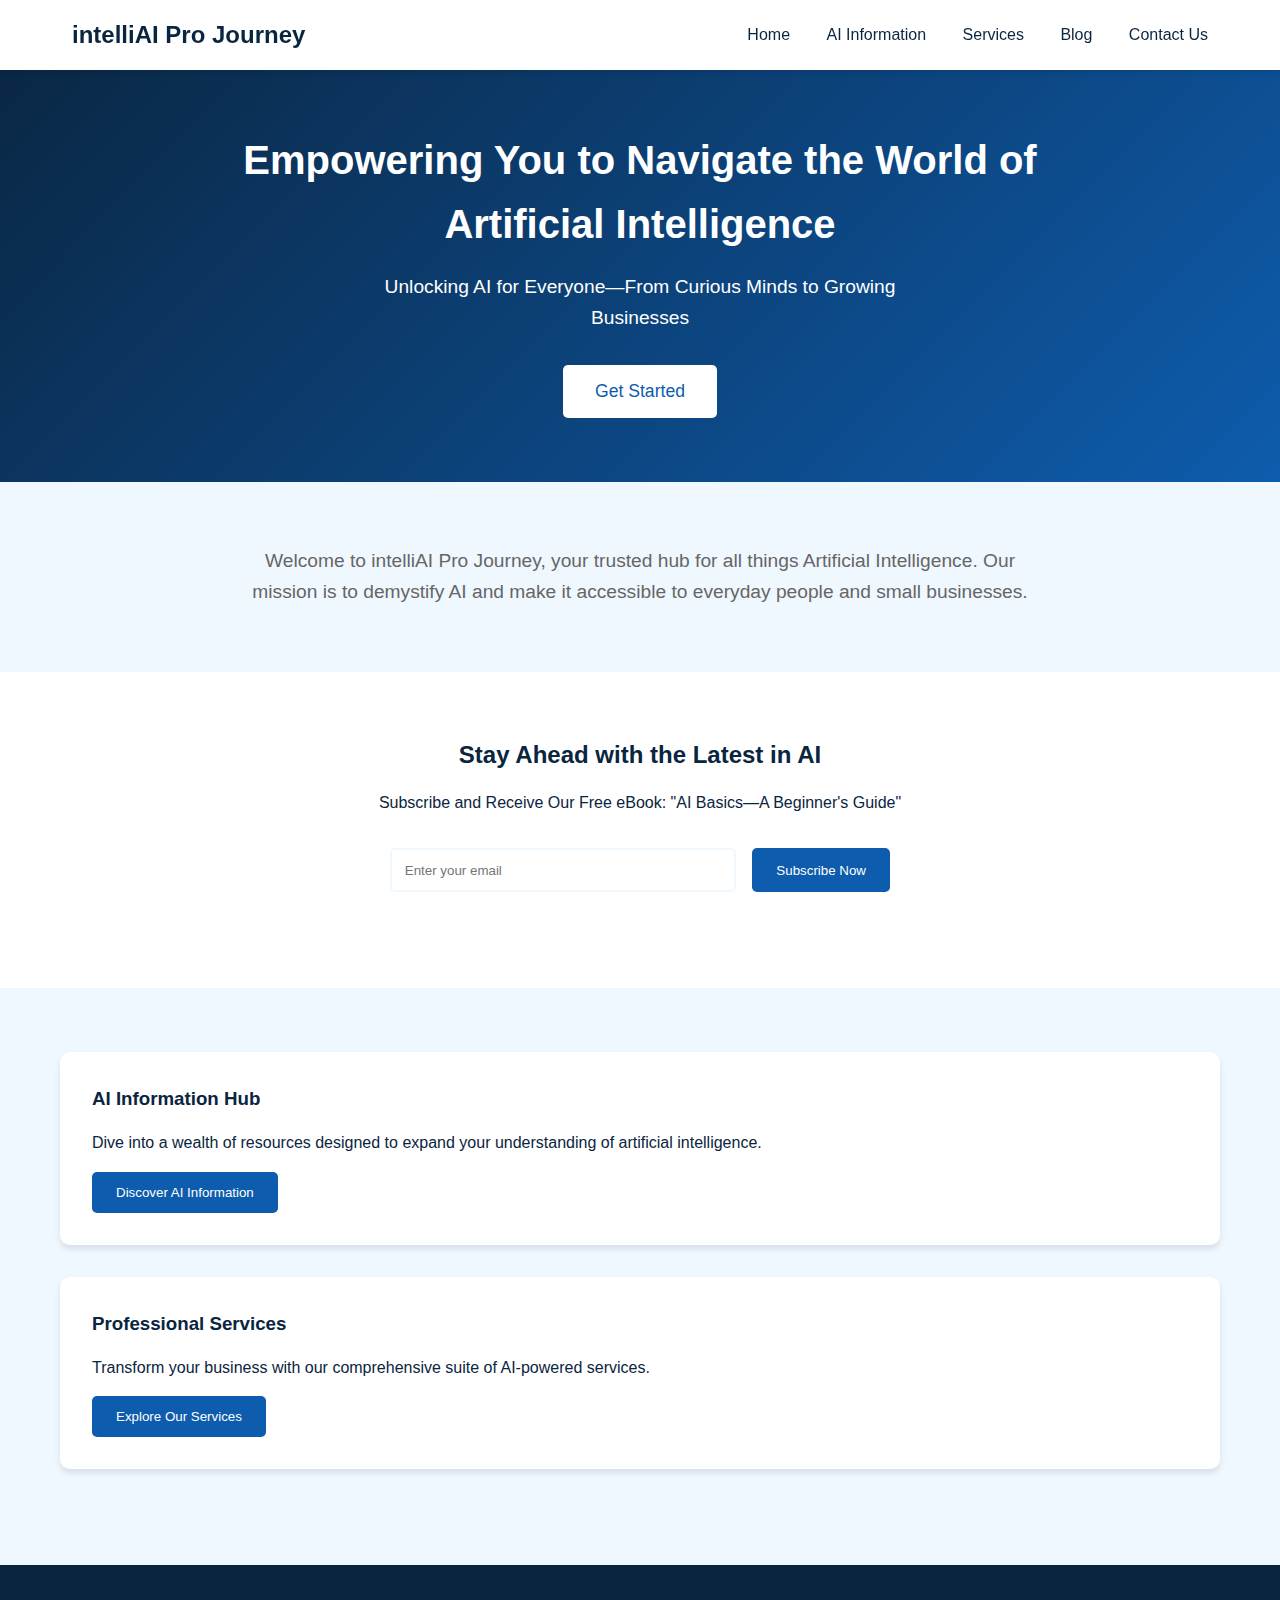
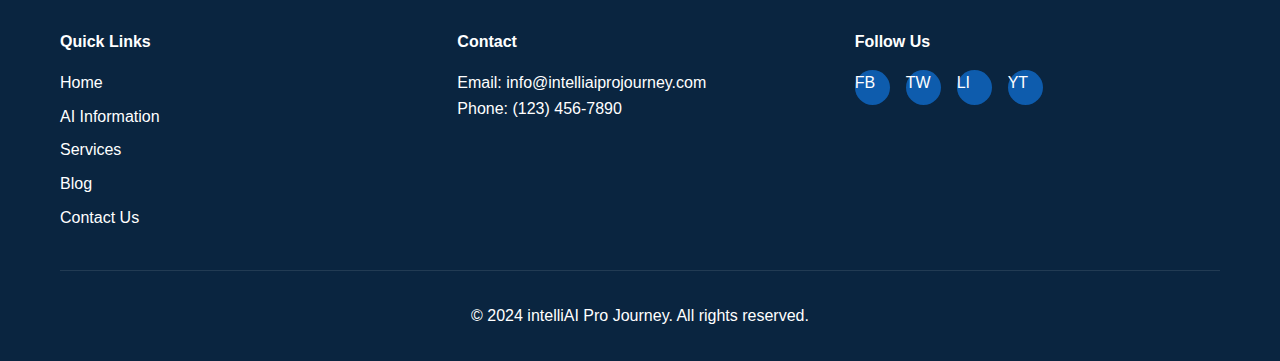
==== index.html @ 07e23f36 "Add files via upload" ====
<!DOCTYPE html>
<html lang="en">
<head>
    <meta charset="UTF-8">
    <meta name="viewport" content="width=device-width, initial-scale=1.0">
    <meta name="description" content="intelliAI Pro Journey - Your trusted hub for all things Artificial Intelligence. Learn AI, explore services, and stay updated with the latest in AI technology.">
    <title>intelliAI Pro Journey - Empowering Your AI Journey</title>
    <link rel="stylesheet" href="style.css">
</head>
<body>
    <header>
        <nav>
            <div class="logo">intelliAI Pro Journey</div>
            <div class="nav-links">
                <a href="#home" class="active">Home</a>
                <a href="#ai-info">AI Information</a>
                <a href="#services">Services</a>
                <a href="#blog">Blog</a>
                <a href="#contact">Contact Us</a>
            </div>
            <div class="menu-btn">☰</div>
        </nav>
    </header>

    <main>
        <section id="hero">
            <h1>Empowering You to Navigate the World of Artificial Intelligence</h1>
            <p>Unlocking AI for Everyone—From Curious Minds to Growing Businesses</p>
            <button class="cta-button">Get Started</button>
        </section>

        <section id="info">
            <div class="container">
                <p class="welcome-text">Welcome to intelliAI Pro Journey, your trusted hub for all things Artificial Intelligence. Our mission is to demystify AI and make it accessible to everyday people and small businesses.</p>
            </div>
        </section>

        <section id="newsletter">
            <div class="container">
                <h2>Stay Ahead with the Latest in AI</h2>
                <p>Subscribe and Receive Our Free eBook: "AI Basics—A Beginner's Guide"</p>
                <form id="subscribe-form">
                    <input type="email" placeholder="Enter your email" required>
                    <button type="submit">Subscribe Now</button>
                </form>
            </div>
        </section>

        <section id="paths">
            <div class="container">
                <div class="path-card">
                    <h3>AI Information Hub</h3>
                    <p>Dive into a wealth of resources designed to expand your understanding of artificial intelligence.</p>
                    <button>Discover AI Information</button>
                </div>
                <div class="path-card">
                    <h3>Professional Services</h3>
                    <p>Transform your business with our comprehensive suite of AI-powered services.</p>
                    <button>Explore Our Services</button>
                </div>
            </div>
        </section>
    </main>

    <footer>
        <div class="container">
            <div class="footer-content">
                <div class="footer-section">
                    <h4>Quick Links</h4>
                    <a href="#home">Home</a>
                    <a href="#ai-info">AI Information</a>
                    <a href="#services">Services</a>
                    <a href="#blog">Blog</a>
                    <a href="#contact">Contact Us</a>
                </div>
                <div class="footer-section">
                    <h4>Contact</h4>
                    <p>Email: info@intelliaiprojourney.com</p>
                    <p>Phone: (123) 456-7890</p>
                </div>
                <div class="footer-section">
                    <h4>Follow Us</h4>
                    <div class="social-links">
                        <a href="#" class="social-icon">FB</a>
                        <a href="#" class="social-icon">TW</a>
                        <a href="#" class="social-icon">LI</a>
                        <a href="#" class="social-icon">YT</a>
                    </div>
                </div>
            </div>
            <div class="footer-bottom">
                <p>&copy; 2024 intelliAI Pro Journey. All rights reserved.</p>
            </div>
        </div>
    </footer>
    <script src="script.js"></script>
</body>
</html>
---- style.css ----
:root {
    --dark-blue: #0A2540;
    --medium-blue: #0E5CAD;
    --light-blue: #F0F8FF;
    --white: #ffffff;
    --gray: #666666;
}

* {
    margin: 0;
    padding: 0;
    box-sizing: border-box;
}

body {
    font-family: 'Segoe UI', Tahoma, Geneva, Verdana, sans-serif;
    line-height: 1.6;
    color: var(--dark-blue);
}

.container {
    max-width: 1200px;
    margin: 0 auto;
    padding: 0 20px;
}

/* Header */
header {
    background-color: var(--white);
    box-shadow: 0 2px 5px rgba(0,0,0,0.1);
    position: fixed;
    width: 100%;
    top: 0;
    z-index: 1000;
}

nav {
    display: flex;
    justify-content: space-between;
    align-items: center;
    padding: 1rem 2rem;
    max-width: 1200px;
    margin: 0 auto;
}

.logo {
    font-size: 1.5rem;
    font-weight: bold;
    color: var(--dark-blue);
}

.nav-links a {
    color: var(--dark-blue);
    text-decoration: none;
    margin-left: 2rem;
    transition: color 0.3s;
}

.nav-links a:hover {
    color: var(--medium-blue);
}

.menu-btn {
    display: none;
    font-size: 1.5rem;
    cursor: pointer;
}

/* Hero Section */
#hero {
    background: linear-gradient(135deg, var(--dark-blue), var(--medium-blue));
    color: var(--white);
    padding: 8rem 2rem 4rem;
    text-align: center;
}

#hero h1 {
    font-size: 2.5rem;
    margin-bottom: 1rem;
    max-width: 800px;
    margin: 0 auto 1rem;
}

#hero p {
    font-size: 1.2rem;
    margin-bottom: 2rem;
    max-width: 600px;
    margin: 0 auto 2rem;
}

.cta-button {
    background-color: var(--white);
    color: var(--medium-blue);
    padding: 1rem 2rem;
    border: none;
    border-radius: 5px;
    font-size: 1.1rem;
    cursor: pointer;
    transition: transform 0.3s;
}

.cta-button:hover {
    transform: translateY(-2px);
}

/* Info Section */
#info {
    padding: 4rem 2rem;
    background-color: var(--light-blue);
}

.welcome-text {
    text-align: center;
    max-width: 800px;
    margin: 0 auto;
    font-size: 1.2rem;
    color: var(--gray);
}

/* Newsletter Section */
#newsletter {
    padding: 4rem 2rem;
    background-color: var(--white);
    text-align: center;
}

#newsletter h2 {
    margin-bottom: 1rem;
}

#subscribe-form {
    max-width: 500px;
    margin: 2rem auto;
    display: flex;
    gap: 1rem;
}

#subscribe-form input {
    flex: 1;
    padding: 0.8rem;
    border: 2px solid var(--light-blue);
    border-radius: 5px;
}

#subscribe-form button {
    background-color: var(--medium-blue);
    color: var(--white);
    padding: 0.8rem 1.5rem;
    border: none;
    border-radius: 5px;
    cursor: pointer;
}

/* Paths Section */
#paths {
    padding: 4rem 2rem;
    background-color: var(--light-blue);
}

.path-card {
    background-color: var(--white);
    padding: 2rem;
    border-radius: 10px;
    margin-bottom: 2rem;
    box-shadow: 0 4px 6px rgba(0,0,0,0.1);
}

.path-card h3 {
    margin-bottom: 1rem;
    color: var(--dark-blue);
}

.path-card button {
    background-color: var(--medium-blue);
    color: var(--white);
    padding: 0.8rem 1.5rem;
    border: none;
    border-radius: 5px;
    margin-top: 1rem;
    cursor: pointer;
}

/* Footer */
footer {
    background-color: var(--dark-blue);
    color: var(--white);
    padding: 4rem 2rem 2rem;
}

.footer-content {
    display: grid;
    grid-template-columns: repeat(auto-fit, minmax(250px, 1fr));
    gap: 2rem;
    margin-bottom: 2rem;
}

.footer-section h4 {
    margin-bottom: 1rem;
}

.footer-section a {
    color: var(--white);
    text-decoration: none;
    display: block;
    margin-bottom: 0.5rem;
}

.social-links {
    display: flex;
    gap: 1rem;
}

.social-icon {
    width: 35px;
    height: 35px;
    background-color: var(--medium-blue);
    display: flex;
    align-items: center;
    justify-content: center;
    border-radius: 50%;
}

.footer-bottom {
    text-align: center;
    padding-top: 2rem;
    border-top: 1px solid rgba(255,255,255,0.1);
}

/* Responsive Design */
@media (max-width: 768px) {
    .nav-links {
        display: none;
    }

    .menu-btn {
        display: block;
    }

    .nav-links.active {
        display: flex;
        flex-direction: column;
        position: absolute;
        top: 100%;
        left: 0;
        right: 0;
        background-color: var(--white);
        padding: 1rem;
        box-shadow: 0 2px 5px rgba(0,0,0,0.1);
    }

    .nav-links.active a {
        margin: 0.5rem 0;
    }

    #subscribe-form {
        flex-direction: column;
    }

    #hero h1 {
        font-size: 2rem;
    }
}
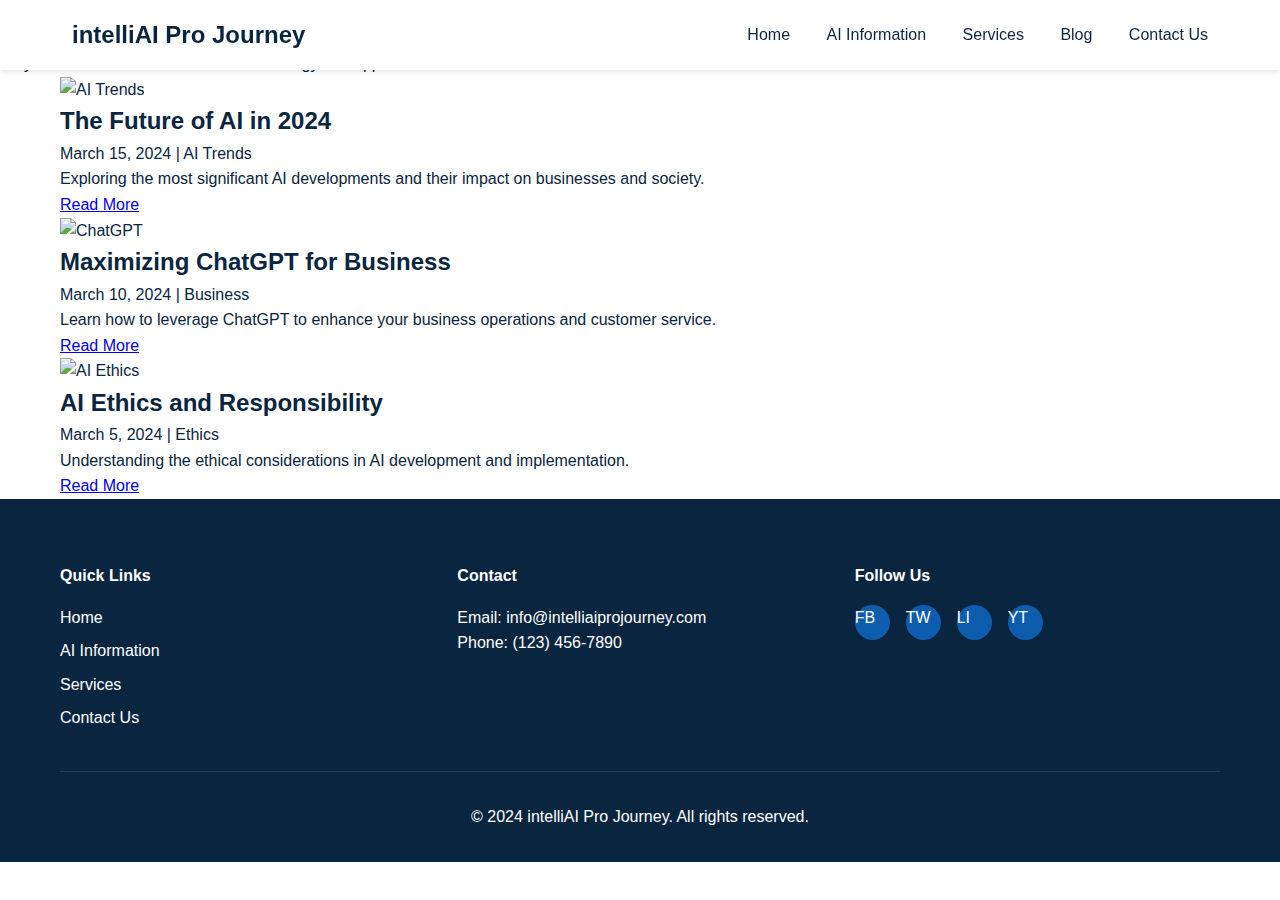
==== commit 27b98200: "Add files via upload" ====
--- a/index.html
+++ b/index.html
@@ -3,61 +3,63 @@
 <head>
     <meta charset="UTF-8">
     <meta name="viewport" content="width=device-width, initial-scale=1.0">
-    <meta name="description" content="intelliAI Pro Journey - Your trusted hub for all things Artificial Intelligence. Learn AI, explore services, and stay updated with the latest in AI technology.">
-    <title>intelliAI Pro Journey - Empowering Your AI Journey</title>
-    <link rel="stylesheet" href="style.css">
+    <meta name="description" content="Latest AI insights and updates - intelliAI Pro Journey Blog">
+    <title>Blog - intelliAI Pro Journey</title>
+    <link rel="stylesheet" href="../../style.css">
+    <link rel="stylesheet" href="../../styles/blog.css">
 </head>
 <body>
     <header>
         <nav>
             <div class="logo">intelliAI Pro Journey</div>
             <div class="nav-links">
-                <a href="#home" class="active">Home</a>
-                <a href="#ai-info">AI Information</a>
-                <a href="#services">Services</a>
-                <a href="#blog">Blog</a>
-                <a href="#contact">Contact Us</a>
+                <a href="../../index.html">Home</a>
+                <a href="../information/basics.html">AI Information</a>
+                <a href="../services/pro-series.html">Services</a>
+                <a href="#" class="active">Blog</a>
+                <a href="../contact.html">Contact Us</a>
             </div>
             <div class="menu-btn">☰</div>
         </nav>
     </header>
 
     <main>
-        <section id="hero">
-            <h1>Empowering You to Navigate the World of Artificial Intelligence</h1>
-            <p>Unlocking AI for Everyone—From Curious Minds to Growing Businesses</p>
-            <button class="cta-button">Get Started</button>
+        <section class="page-header">
+            <h1>AI Insights & Updates</h1>
+            <p>Stay informed with the latest in AI technology and applications</p>
         </section>
 
-        <section id="info">
+        <section class="blog-grid">
             <div class="container">
-                <p class="welcome-text">Welcome to intelliAI Pro Journey, your trusted hub for all things Artificial Intelligence. Our mission is to demystify AI and make it accessible to everyday people and small businesses.</p>
-            </div>
-        </section>
+                <article class="blog-card">
+                    <img src="../../images/ai-trends.jpg" alt="AI Trends" class="blog-image">
+                    <div class="blog-content">
+                        <h2>The Future of AI in 2024</h2>
+                        <p class="blog-meta">March 15, 2024 | AI Trends</p>
+                        <p>Exploring the most significant AI developments and their impact on businesses and society.</p>
+                        <a href="#" class="read-more">Read More</a>
+                    </div>
+                </article>
 
-        <section id="newsletter">
-            <div class="container">
-                <h2>Stay Ahead with the Latest in AI</h2>
-                <p>Subscribe and Receive Our Free eBook: "AI Basics—A Beginner's Guide"</p>
-                <form id="subscribe-form">
-                    <input type="email" placeholder="Enter your email" required>
-                    <button type="submit">Subscribe Now</button>
-                </form>
-            </div>
-        </section>
+                <article class="blog-card">
+                    <img src="../../images/chatgpt.jpg" alt="ChatGPT" class="blog-image">
+                    <div class="blog-content">
+                        <h2>Maximizing ChatGPT for Business</h2>
+                        <p class="blog-meta">March 10, 2024 | Business</p>
+                        <p>Learn how to leverage ChatGPT to enhance your business operations and customer service.</p>
+                        <a href="#" class="read-more">Read More</a>
+                    </div>
+                </article>
 
-        <section id="paths">
-            <div class="container">
-                <div class="path-card">
-                    <h3>AI Information Hub</h3>
-                    <p>Dive into a wealth of resources designed to expand your understanding of artificial intelligence.</p>
-                    <button>Discover AI Information</button>
-                </div>
-                <div class="path-card">
-                    <h3>Professional Services</h3>
-                    <p>Transform your business with our comprehensive suite of AI-powered services.</p>
-                    <button>Explore Our Services</button>
-                </div>
+                <article class="blog-card">
+                    <img src="../../images/ai-ethics.jpg" alt="AI Ethics" class="blog-image">
+                    <div class="blog-content">
+                        <h2>AI Ethics and Responsibility</h2>
+                        <p class="blog-meta">March 5, 2024 | Ethics</p>
+                        <p>Understanding the ethical considerations in AI development and implementation.</p>
+                        <a href="#" class="read-more">Read More</a>
+                    </div>
+                </article>
             </div>
         </section>
     </main>
@@ -67,11 +69,10 @@
             <div class="footer-content">
                 <div class="footer-section">
                     <h4>Quick Links</h4>
-                    <a href="#home">Home</a>
-                    <a href="#ai-info">AI Information</a>
-                    <a href="#services">Services</a>
-                    <a href="#blog">Blog</a>
-                    <a href="#contact">Contact Us</a>
+                    <a href="../../index.html">Home</a>
+                    <a href="../information/basics.html">AI Information</a>
+                    <a href="../services/pro-series.html">Services</a>
+                    <a href="../contact.html">Contact Us</a>
                 </div>
                 <div class="footer-section">
                     <h4>Contact</h4>
@@ -93,6 +94,6 @@
             </div>
         </div>
     </footer>
-    <script src="script.js"></script>
+    <script src="../../scripts/navigation.js"></script>
 </body>
 </html>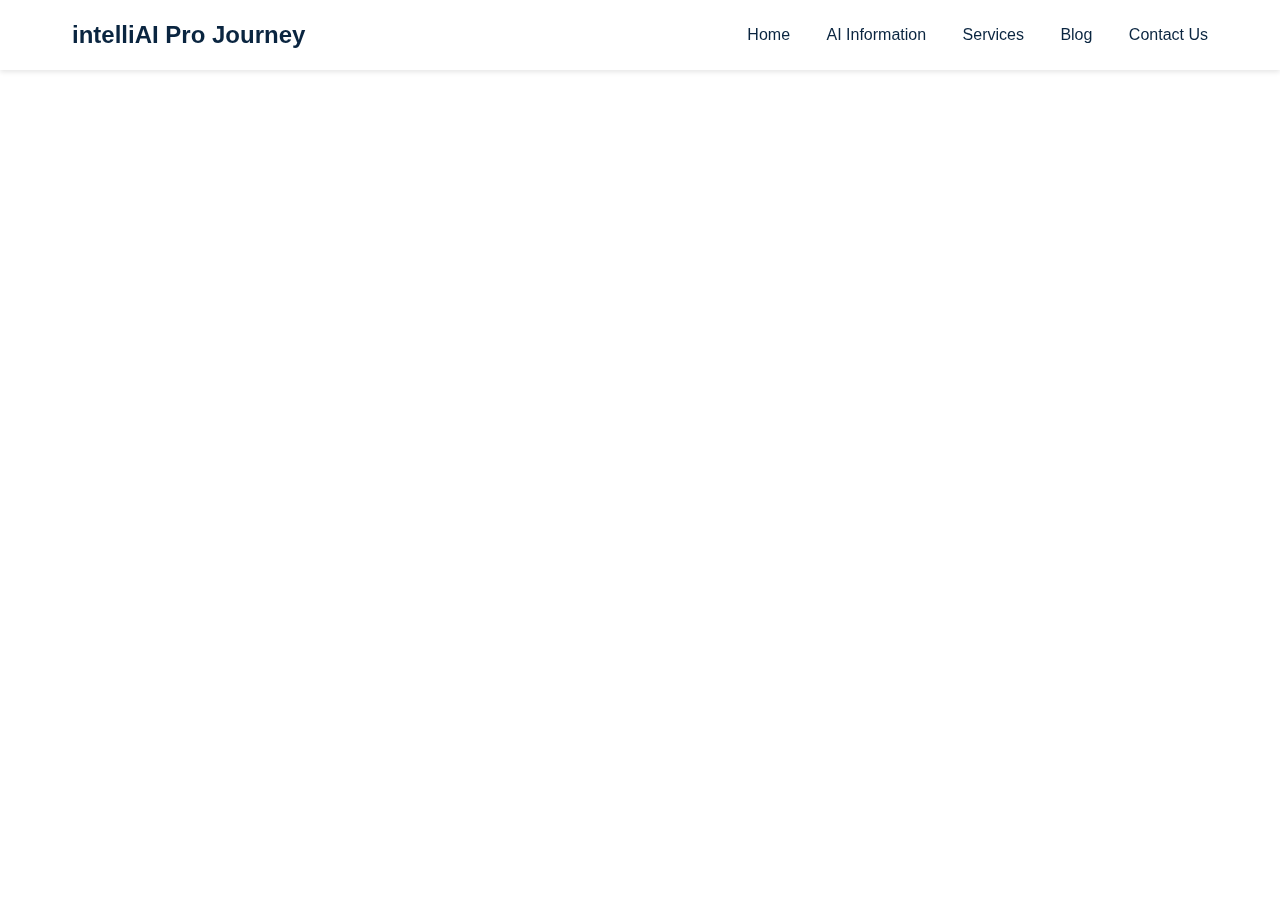
==== commit bd795e8a: "Update index.html" ====
--- a/index.html
+++ b/index.html
@@ -26,74 +26,3 @@
     <main>
         <section class="page-header">
             <h1>AI Insights & Updates</h1>
-            <p>Stay informed with the latest in AI technology and applications</p>
-        </section>
-
-        <section class="blog-grid">
-            <div class="container">
-                <article class="blog-card">
-                    <img src="../../images/ai-trends.jpg" alt="AI Trends" class="blog-image">
-                    <div class="blog-content">
-                        <h2>The Future of AI in 2024</h2>
-                        <p class="blog-meta">March 15, 2024 | AI Trends</p>
-                        <p>Exploring the most significant AI developments and their impact on businesses and society.</p>
-                        <a href="#" class="read-more">Read More</a>
-                    </div>
-                </article>
-
-                <article class="blog-card">
-                    <img src="../../images/chatgpt.jpg" alt="ChatGPT" class="blog-image">
-                    <div class="blog-content">
-                        <h2>Maximizing ChatGPT for Business</h2>
-                        <p class="blog-meta">March 10, 2024 | Business</p>
-                        <p>Learn how to leverage ChatGPT to enhance your business operations and customer service.</p>
-                        <a href="#" class="read-more">Read More</a>
-                    </div>
-                </article>
-
-                <article class="blog-card">
-                    <img src="../../images/ai-ethics.jpg" alt="AI Ethics" class="blog-image">
-                    <div class="blog-content">
-                        <h2>AI Ethics and Responsibility</h2>
-                        <p class="blog-meta">March 5, 2024 | Ethics</p>
-                        <p>Understanding the ethical considerations in AI development and implementation.</p>
-                        <a href="#" class="read-more">Read More</a>
-                    </div>
-                </article>
-            </div>
-        </section>
-    </main>
-
-    <footer>
-        <div class="container">
-            <div class="footer-content">
-                <div class="footer-section">
-                    <h4>Quick Links</h4>
-                    <a href="../../index.html">Home</a>
-                    <a href="../information/basics.html">AI Information</a>
-                    <a href="../services/pro-series.html">Services</a>
-                    <a href="../contact.html">Contact Us</a>
-                </div>
-                <div class="footer-section">
-                    <h4>Contact</h4>
-                    <p>Email: info@intelliaiprojourney.com</p>
-                    <p>Phone: (123) 456-7890</p>
-                </div>
-                <div class="footer-section">
-                    <h4>Follow Us</h4>
-                    <div class="social-links">
-                        <a href="#" class="social-icon">FB</a>
-                        <a href="#" class="social-icon">TW</a>
-                        <a href="#" class="social-icon">LI</a>
-                        <a href="#" class="social-icon">YT</a>
-                    </div>
-                </div>
-            </div>
-            <div class="footer-bottom">
-                <p>&copy; 2024 intelliAI Pro Journey. All rights reserved.</p>
-            </div>
-        </div>
-    </footer>
-    <script src="../../scripts/navigation.js"></script>
-</body>
-</html>